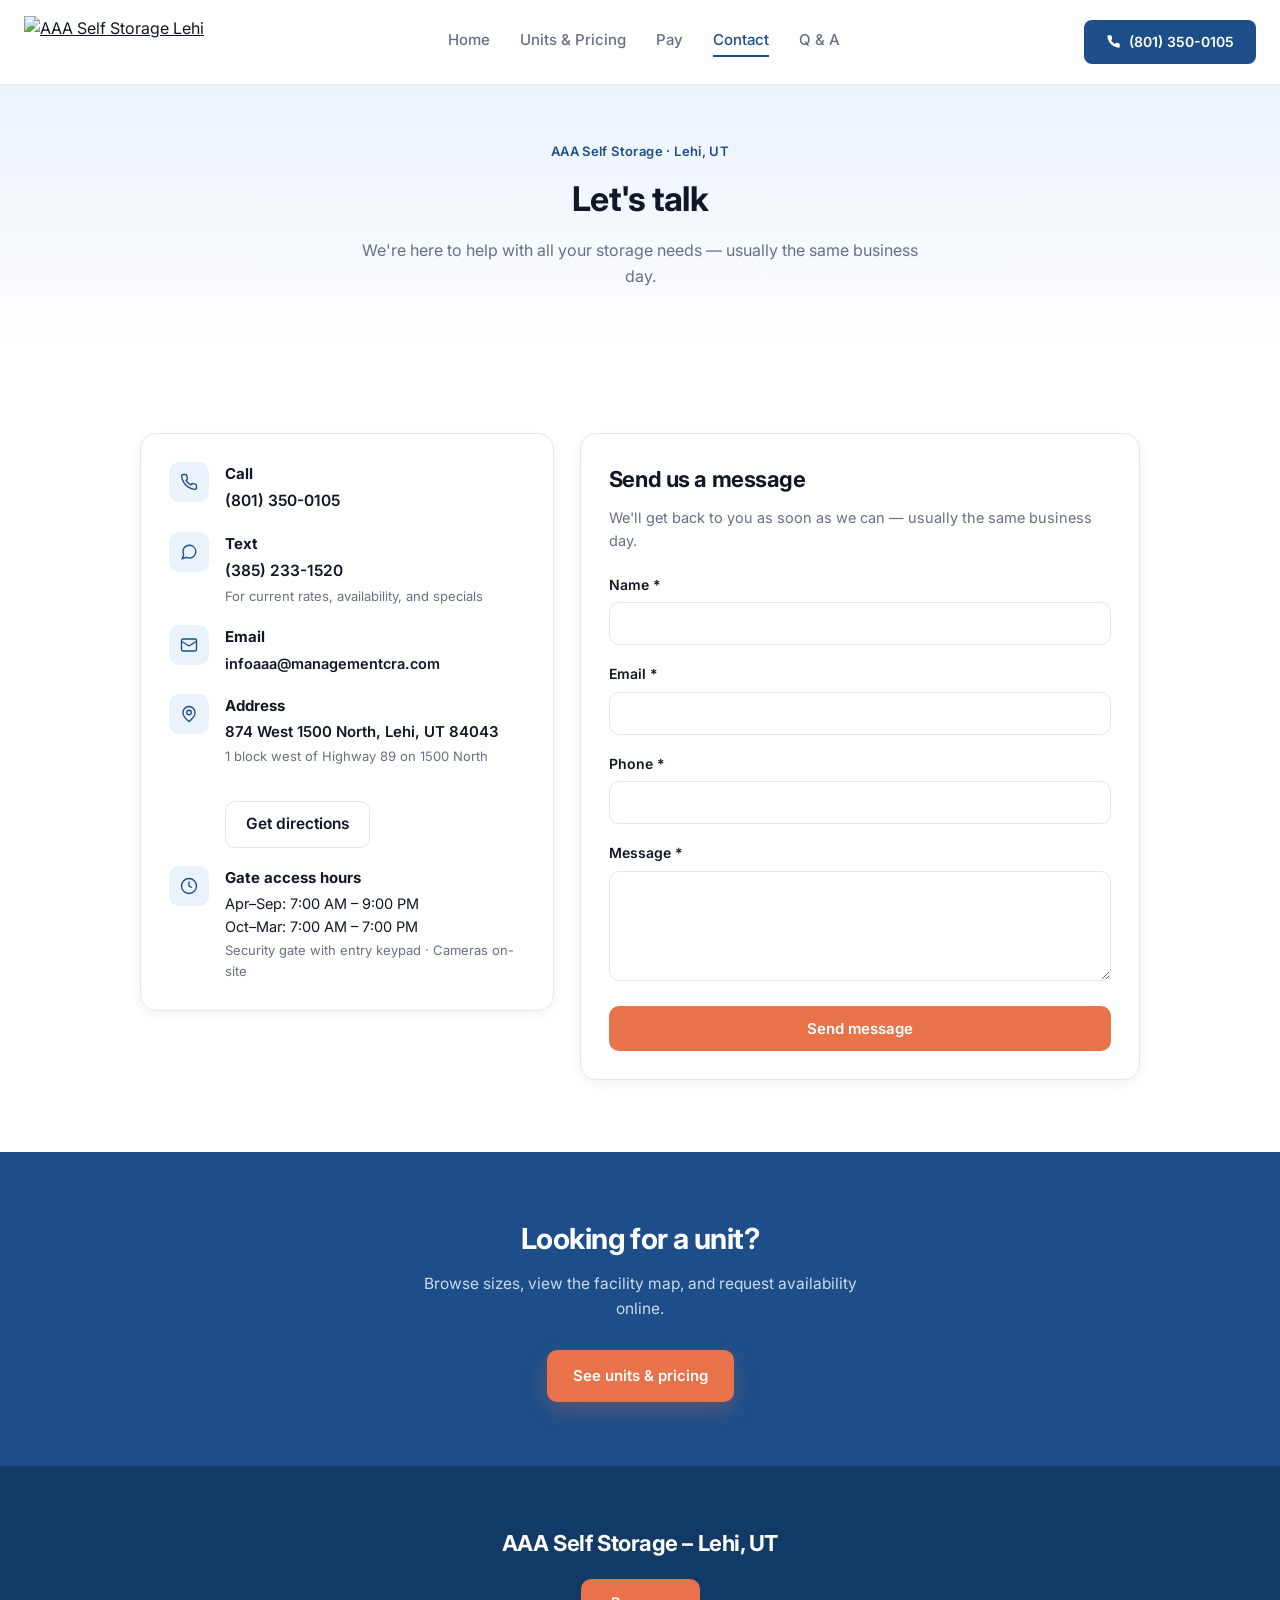
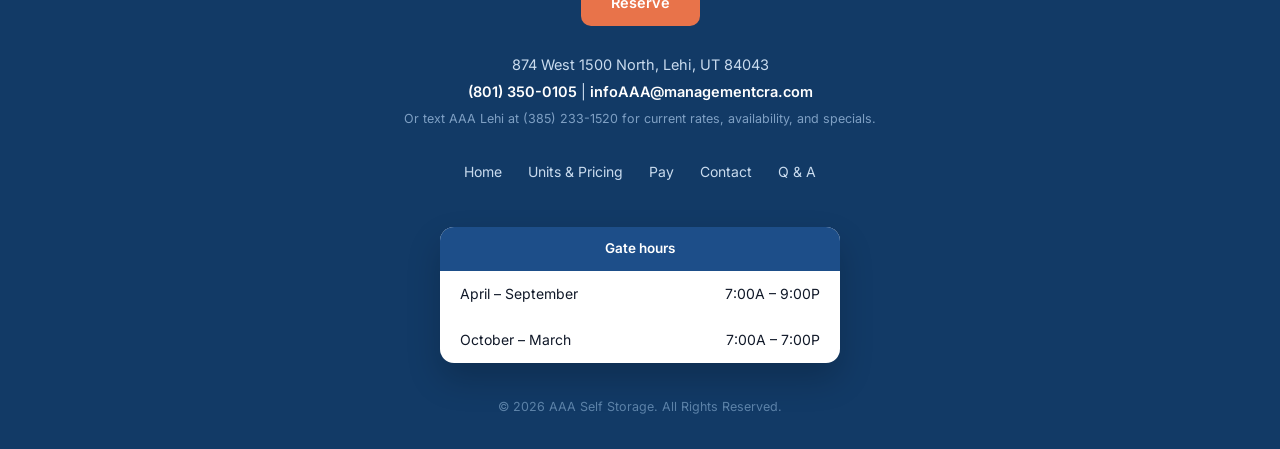
==== contact.html @ 1b12fc0d "Add files via upload" ====
<!DOCTYPE html>
<html lang="en">
<head>
<meta charset="UTF-8">
<meta name="viewport" content="width=device-width, initial-scale=1.0">
<title>Contact | AAA Self Storage – Lehi, UT</title>
<meta name="description" content="Contact AAA Self Storage in Lehi, UT — call, text, email, or send a message. We're here to help with all your storage needs.">
<link rel="preconnect" href="https://fonts.googleapis.com">
<link rel="preconnect" href="https://fonts.gstatic.com" crossorigin>
<link href="https://fonts.googleapis.com/css2?family=Inter:wght@400;500;600;700&display=swap" rel="stylesheet">
<link rel="stylesheet" href="style.css">
</head>
<body>

<header class="site-header">
  <div class="logo"><a href="index.html"><img src="images/logo.png" alt="AAA Self Storage Lehi" class="logo-img"></a></div>
  <nav class="main-nav">
    <a href="index.html">Home</a>
    <a href="storage-units-pricing.html">Units &amp; Pricing</a>
    <a href="pay.html">Pay</a>
    <a href="contact.html" class="active">Contact</a>
    <a href="faq.html">Q &amp; A</a>
  </nav>
  <a class="call-btn" href="tel:+18013500105">
    <svg viewBox="0 0 24 24"><path d="M22 16.92v3a2 2 0 0 1-2.18 2 19.79 19.79 0 0 1-8.63-3.07 19.5 19.5 0 0 1-6-6 19.79 19.79 0 0 1-3.07-8.67A2 2 0 0 1 4.11 2h3a2 2 0 0 1 2 1.72c.127.96.361 1.903.7 2.81a2 2 0 0 1-.45 2.11L8.09 9.91a16 16 0 0 0 6 6l1.27-1.27a2 2 0 0 1 2.11-.45c.907.339 1.85.573 2.81.7A2 2 0 0 1 22 16.92z"/></svg>
    (801) 350-0105
  </a>
</header>

<div class="page-hero">
  <div class="eyebrow">AAA Self Storage · Lehi, UT</div>
  <h1>Let's talk</h1>
  <p>We're here to help with all your storage needs — usually the same business day.</p>
</div>

<section class="section" style="background:var(--cream);">
  <div class="contact-layout">

    <div class="soft-card">
      <div class="contact-info-list">

        <div class="contact-row">
          <div class="icon-circle"><svg viewBox="0 0 24 24"><path d="M22 16.92v3a2 2 0 0 1-2.18 2 19.79 19.79 0 0 1-8.63-3.07 19.5 19.5 0 0 1-6-6 19.79 19.79 0 0 1-3.07-8.67A2 2 0 0 1 4.11 2h3a2 2 0 0 1 2 1.72c.127.96.361 1.903.7 2.81a2 2 0 0 1-.45 2.11L8.09 9.91a16 16 0 0 0 6 6l1.27-1.27a2 2 0 0 1 2.11-.45c.907.339 1.85.573 2.81.7A2 2 0 0 1 22 16.92z"/></svg></div>
          <div>
            <strong>Call</strong>
            <a href="tel:+18013500105">(801) 350-0105</a>
          </div>
        </div>

        <div class="contact-row">
          <div class="icon-circle"><svg viewBox="0 0 24 24"><path d="M21 11.5a8.38 8.38 0 0 1-.9 3.8 8.5 8.5 0 0 1-7.6 4.7 8.38 8.38 0 0 1-3.8-.9L3 21l1.9-5.7a8.38 8.38 0 0 1-.9-3.8 8.5 8.5 0 0 1 4.7-7.6 8.38 8.38 0 0 1 3.8-.9h.5a8.48 8.48 0 0 1 8 8v.5z"/></svg></div>
          <div>
            <strong>Text</strong>
            <a href="sms:+13852331520">(385) 233-1520</a>
            <span class="small">For current rates, availability, and specials</span>
          </div>
        </div>

        <div class="contact-row">
          <div class="icon-circle"><svg viewBox="0 0 24 24"><rect x="2" y="4" width="20" height="16" rx="2"/><path d="m22 7-8.97 5.7a1.94 1.94 0 0 1-2.06 0L2 7"/></svg></div>
          <div>
            <strong>Email</strong>
            <a href="mailto:infoaaa@managementcra.com" style="font-size:14.5px;">infoaaa@managementcra.com</a>
          </div>
        </div>

        <div class="contact-row">
          <div class="icon-circle"><svg viewBox="0 0 24 24"><path d="M20 10c0 6-8 12-8 12s-8-6-8-12a8 8 0 0 1 16 0z"/><circle cx="12" cy="10" r="3"/></svg></div>
          <div>
            <strong>Address</strong>
            <span style="display:block;color:var(--ink);font-weight:600;font-size:15px;">874 West 1500 North, Lehi, UT 84043</span>
            <span class="small">1 block west of Highway 89 on 1500 North</span><br>
            <a class="directions-btn" style="margin-top:8px;" href="https://www.google.com/maps/place/AAA+Self+Storage/@40.4065272,-111.8661196,17z" target="_blank" rel="noopener">Get directions</a>
          </div>
        </div>

        <div class="contact-row">
          <div class="icon-circle"><svg viewBox="0 0 24 24"><circle cx="12" cy="12" r="10"/><polyline points="12 6 12 12 16 14"/></svg></div>
          <div>
            <strong>Gate access hours</strong>
            <span style="display:block;color:var(--ink);font-size:14.5px;">Apr–Sep: 7:00 AM – 9:00 PM</span>
            <span style="display:block;color:var(--ink);font-size:14.5px;">Oct–Mar: 7:00 AM – 7:00 PM</span>
            <span class="small">Security gate with entry keypad · Cameras on-site</span>
          </div>
        </div>

      </div>
    </div>

    <div class="soft-card">
      <h2 style="color:var(--navy);font-size:22px;margin-bottom:8px;">Send us a message</h2>
      <p style="color:var(--gray);font-size:14.5px;margin:0 0 22px;">We'll get back to you as soon as we can — usually the same business day.</p>
      <form name="contact" method="POST" data-netlify="true" netlify-honeypot="bot-field">
        <input type="hidden" name="form-name" value="contact">
        <p style="display:none;"><label>Don't fill this out: <input name="bot-field"></label></p>
        <div class="form-field">
          <label for="name">Name *</label>
          <input type="text" id="name" name="name" required>
        </div>
        <div class="form-field">
          <label for="email">Email *</label>
          <input type="email" id="email" name="email" required>
        </div>
        <div class="form-field">
          <label for="phone">Phone *</label>
          <input type="tel" id="phone" name="phone" required>
        </div>
        <div class="form-field">
          <label for="message">Message *</label>
          <textarea id="message" name="message" required></textarea>
        </div>
        <button type="submit" class="submit-btn" style="width:100%;">Send message</button>
      </form>
    </div>

  </div>
</section>

<section class="cta-band">
  <h2>Looking for a unit?</h2>
  <p>Browse sizes, view the facility map, and request availability online.</p>
  <div class="btn-row" style="justify-content:center;">
    <a href="storage-units-pricing.html" class="btn btn-primary">See units &amp; pricing</a>
  </div>
</section>

<footer>
  <h3>AAA Self Storage – Lehi, UT</h3>
  <a class="footer-reserve" href="storage-units-pricing.html">Reserve</a>
  <div class="addr">
    874 West 1500 North, Lehi, UT 84043<br>
    <a href="tel:+18013500105">(801) 350-0105</a> | <a href="mailto:infoAAA@managementcra.com">infoAAA@managementcra.com</a>
  </div>
  <div class="text-line">Or text AAA Lehi at (385) 233-1520 for current rates, availability, and specials.</div>
  <nav>
    <a href="index.html">Home</a>
    <a href="storage-units-pricing.html">Units &amp; Pricing</a>
    <a href="pay.html">Pay</a>
    <a href="contact.html">Contact</a>
    <a href="faq.html">Q &amp; A</a>
  </nav>
  <div class="hours-sign">
    <div class="head">Gate hours</div>
    <div class="hours-row"><span>April – September</span><span>7:00A – 9:00P</span></div>
    <div class="hours-row"><span>October – March</span><span>7:00A – 7:00P</span></div>
  </div>
  <div class="copyright">© 2026 AAA Self Storage. All Rights Reserved.</div>
</footer>

</body>
</html>
---- style.css ----
:root{
  --blue:#1D4E89;
  --blue-deep:#123A66;
  --blue-light:#EAF2FB;
  --blue-bright:#2E6FC7;
  --accent:#E8734A;
  --accent-dark:#CC5E38;
  --white:#FFFFFF;
  --ink:#101828;
  --gray:#667085;
  --gray-light:#98A2B3;
  --border:#E4E7EC;
  --surface:#F8FAFC;
}
*{box-sizing:border-box;}
html{scroll-behavior:smooth;}
body{
  margin:0;
  font-family:"Inter",sans-serif;
  background:var(--white);
  color:var(--ink);
  line-height:1.6;
}
h1,h2,h3{font-family:"Inter",sans-serif;margin:0;font-weight:700;letter-spacing:-0.02em;}
a{color:inherit;}
img{max-width:100%;display:block;}
.wrap{max-width:1140px;margin:0 auto;padding:0 24px;}
.wrap-narrow{max-width:720px;margin:0 auto;padding:0 24px;}

/* ===== Header ===== */
header.site-header{
  background:var(--white);
  padding:16px 24px;
  display:flex;align-items:center;justify-content:space-between;flex-wrap:wrap;gap:16px;
  position:sticky;top:0;z-index:500;
  border-bottom:1px solid var(--border);
}
.logo{display:flex;align-items:center;}
.logo-img{height:52px;width:auto;display:block;}
nav.main-nav{display:flex;gap:30px;align-items:center;}
nav.main-nav a{
  color:var(--gray);text-decoration:none;font-size:15px;font-weight:500;
  padding-bottom:3px;border-bottom:2px solid transparent;
}
nav.main-nav a.active,nav.main-nav a:hover{border-bottom-color:var(--blue);color:var(--blue);}
.call-btn{
  background:var(--blue);color:#fff;text-decoration:none;padding:11px 22px;
  font-weight:600;font-size:14px;display:inline-flex;align-items:center;gap:8px;
  white-space:nowrap;border-radius:8px;
  transition:background .15s ease;
}
.call-btn:hover{background:var(--blue-deep);}
.call-btn svg{width:15px;height:15px;fill:#fff;}

/* ===== Hero (two-column, flat light background) ===== */
.hero{background:linear-gradient(180deg, var(--blue-light) 0%, #fff 100%);padding:72px 24px;}
.hero-grid{max-width:1140px;margin:0 auto;display:grid;grid-template-columns:1.05fr 0.95fr;gap:56px;align-items:center;}
.hero .kicker{
  display:inline-flex;align-items:center;gap:8px;background:#fff;color:var(--blue);
  font-size:13px;font-weight:600;padding:7px 14px;border-radius:999px;margin-bottom:20px;
  border:1px solid var(--border);
}
.hero .kicker::before{content:"";width:7px;height:7px;border-radius:50%;background:var(--accent);display:block;}
.hero h1{color:var(--ink);font-size:44px;line-height:1.15;font-weight:700;}
.hero h1 .accent-word{color:var(--blue);}
.hero .lede{color:var(--gray);font-size:17px;max-width:480px;margin-top:18px;line-height:1.65;}
.hero .price-row{display:flex;align-items:center;gap:14px;margin-top:26px;}
.hero .price-badge{
  display:inline-flex;flex-direction:column;background:#fff;border:1px solid var(--border);
  border-radius:14px;padding:12px 18px;box-shadow:0 4px 14px rgba(16,24,40,.06);
}
.hero .price-badge .amt{font-weight:700;font-size:24px;color:var(--blue);}
.hero .price-badge .sub{font-size:12px;color:var(--gray-light);}
.btn-row{display:flex;gap:14px;flex-wrap:wrap;margin-top:28px;}
.btn{
  display:inline-block;padding:14px 26px;font-weight:600;font-size:15px;text-decoration:none;
  border-radius:10px;border:none;cursor:pointer;font-family:"Inter",sans-serif;
  transition:transform .12s ease, box-shadow .12s ease, background .12s ease;
}
.btn-primary{background:var(--accent);color:#fff;box-shadow:0 8px 20px rgba(232,115,74,.28);}
.btn-primary:hover{background:var(--accent-dark);}
.btn-outline{background:#fff;color:var(--blue);border:1.5px solid var(--border);}
.btn-outline:hover{border-color:var(--blue);}
.hero-photo{
  border-radius:20px;overflow:hidden;box-shadow:0 20px 50px rgba(16,24,40,.12);
  aspect-ratio:4/3.2;
}
.hero-photo img{width:100%;height:100%;object-fit:cover;}

/* ===== Feature strip (light, minimal) ===== */
.feature-strip{background:var(--surface);border-top:1px solid var(--border);border-bottom:1px solid var(--border);padding:0;}
.feature-strip .wrap{display:flex;flex-wrap:wrap;}
.feature-item{flex:1 1 220px;text-align:center;padding:30px 16px;}
.feature-item .icon-wrap{
  width:44px;height:44px;border-radius:12px;background:var(--blue-light);
  display:flex;align-items:center;justify-content:center;margin:0 auto 12px;
}
.feature-item svg{width:20px;height:20px;stroke:var(--blue);fill:none;stroke-width:1.8;}
.feature-item .ft-title{font-weight:600;color:var(--ink);font-size:14.5px;}
.feature-item .ft-sub{color:var(--gray);font-size:13px;margin-top:3px;}

/* ===== Sections ===== */
.section{padding:72px 24px;}
.section-head{text-align:center;max-width:600px;margin:0 auto 44px;}
.section-head .eyebrow{display:block;font-size:13px;color:var(--blue);font-weight:600;letter-spacing:0.03em;margin-bottom:10px;}
.section-head h2{font-size:30px;color:var(--ink);}
.section-head p{color:var(--gray);font-size:15.5px;margin-top:10px;}

/* ===== Pricing cards (clean, minimal) ===== */
.door-grid{display:grid;grid-template-columns:repeat(5,1fr);gap:18px;}
.door-card{
  background:#fff;border:1px solid var(--border);border-radius:16px;
  overflow:hidden;position:relative;transition:transform .15s ease, box-shadow .15s ease, border-color .15s ease;
  padding:26px 18px;text-align:center;
}
.door-card:hover{transform:translateY(-4px);box-shadow:0 16px 32px rgba(16,24,40,.09);}
.door-card.popular{border-color:var(--blue);box-shadow:0 8px 24px rgba(29,78,137,.12);}
.door-card .icon-wrap{
  width:40px;height:40px;border-radius:10px;background:var(--blue-light);
  display:flex;align-items:center;justify-content:center;margin:0 auto 14px;
}
.door-card.popular .icon-wrap{background:var(--blue);}
.door-card svg{width:18px;height:18px;stroke:var(--blue);fill:none;stroke-width:1.8;}
.door-card.popular svg{stroke:#fff;}
.door-badge{
  font-size:11px;font-weight:600;background:var(--blue);color:#fff;
  padding:3px 10px;border-radius:999px;display:inline-block;margin-bottom:10px;
}
.door-card .size{font-weight:700;font-size:19px;color:var(--ink);}
.door-card .use{color:var(--gray);font-size:12.5px;margin:6px 0;}
.door-card .price{font-weight:700;font-size:22px;color:var(--blue);margin-top:8px;}
.door-card .price span{font-size:12px;font-weight:400;color:var(--gray-light);}
.price-link{text-align:center;margin-top:32px;}
.price-link a{color:var(--blue);font-weight:600;text-decoration:none;font-size:14.5px;}
.price-link a:hover{text-decoration:underline;}

/* ===== Steps ===== */
.steps-strip{background:var(--surface);padding:60px 24px;border-top:1px solid var(--border);}
.steps-grid{display:grid;grid-template-columns:repeat(3,1fr);gap:32px;}
.step{text-align:center;}
.step .num{
  font-weight:700;font-size:15px;color:#fff;background:var(--blue);width:36px;height:36px;
  border-radius:10px;display:flex;align-items:center;justify-content:center;margin:0 auto 16px;
}
.step h3{color:var(--ink);font-size:16px;font-weight:600;}
.step p{color:var(--gray);font-size:13.5px;margin-top:6px;}

/* ===== Testimonial / info strip ===== */
.testi-grid{display:grid;grid-template-columns:1fr 1fr;gap:40px;align-items:center;}
.ticket{
  background:#fff;border:1px solid var(--border);border-radius:16px;padding:30px;
  box-shadow:0 4px 14px rgba(16,24,40,.05);
}
.ticket .stars{color:var(--accent);letter-spacing:2px;margin-bottom:12px;display:block;font-size:15px;}
.ticket p{font-size:16.5px;line-height:1.65;color:var(--ink);margin:0 0 14px;}
.ticket .attr{font-size:13px;color:var(--gray);font-weight:500;}
.info-block strong{color:var(--ink);display:block;font-size:16px;margin-bottom:8px;}
.info-block p{color:var(--gray);font-size:14.5px;margin:0 0 18px;}
.directions-btn{
  display:inline-block;border:1.5px solid var(--border);border-radius:10px;color:var(--blue);
  text-decoration:none;font-size:13.5px;font-weight:600;padding:10px 20px;
}
.directions-btn:hover{border-color:var(--blue);}

/* ===== CTA band (solid blue) ===== */
.cta-band{background:var(--blue);padding:64px 24px;text-align:center;}
.cta-band h2{color:#fff;font-size:29px;}
.cta-band p{color:#C9DBEE;font-size:15.5px;margin-top:10px;max-width:460px;margin-left:auto;margin-right:auto;}
.cta-fine{color:#AFC7E0;font-size:13.5px;margin-top:20px;}
.cta-fine a{color:#fff;text-decoration:underline;}

/* ===== Footer ===== */
footer{background:var(--blue-deep);padding:60px 24px 32px;text-align:center;}
footer h3{color:#fff;font-size:22px;}
.footer-reserve{
  display:inline-block;background:var(--accent);color:#fff;text-decoration:none;padding:12px 30px;
  border-radius:10px;font-weight:600;font-size:14.5px;margin-top:18px;
}
footer .addr{color:#C9DBEE;font-size:14.5px;margin-top:26px;line-height:1.8;}
footer .addr a{color:#fff;text-decoration:none;font-weight:600;}
footer .text-line{color:#7FA0C4;font-size:12.5px;margin-top:4px;}
footer nav{margin-top:32px;display:flex;gap:26px;justify-content:center;flex-wrap:wrap;}
footer nav a{color:#C9DBEE;text-decoration:none;font-size:14px;}
footer nav a:hover{color:#fff;}
.hours-sign{
  max-width:400px;margin:44px auto 0;background:#fff;border-radius:14px;overflow:hidden;
  box-shadow:0 16px 34px rgba(0,0,0,.2);
}
.hours-sign .head{background:var(--blue);color:#fff;font-weight:600;font-size:13.5px;padding:11px;}
.hours-row{display:flex;justify-content:space-between;padding:12px 20px;color:var(--ink);font-size:14px;}
.hours-row:first-of-type{border-bottom:1px solid var(--border);}
.copyright{color:#5C82A8;font-size:12.5px;margin-top:34px;}

/* ===== Page hero (secondary pages) ===== */
.page-hero{background:linear-gradient(180deg, var(--blue-light) 0%, #fff 100%);padding:56px 24px;text-align:center;}
.page-hero .eyebrow{color:var(--blue);font-size:13px;font-weight:600;letter-spacing:0.03em;margin-bottom:10px;}
.page-hero h1{color:var(--ink);font-size:34px;}
.page-hero p{color:var(--gray);font-size:16px;margin-top:12px;max-width:560px;margin-left:auto;margin-right:auto;}

/* ===== Generic soft card ===== */
.soft-card{background:#fff;border:1px solid var(--border);border-radius:16px;box-shadow:0 4px 14px rgba(16,24,40,.05);padding:28px;}

/* ===== Accordion (FAQ) ===== */
.accordion{max-width:760px;margin:0 auto;display:flex;flex-direction:column;gap:10px;}
.accordion-item{background:#fff;border:1px solid var(--border);border-radius:12px;overflow:hidden;}
.accordion-item summary{
  list-style:none;cursor:pointer;padding:19px 22px;display:flex;align-items:center;
  justify-content:space-between;gap:16px;font-weight:600;font-size:15.5px;color:var(--ink);
}
.accordion-item summary::-webkit-details-marker{display:none;}
.accordion-item summary .plus{
  flex:0 0 auto;width:24px;height:24px;border-radius:6px;background:var(--blue-light);
  color:var(--blue);display:flex;align-items:center;justify-content:center;font-size:15px;font-weight:700;
  transition:transform .2s ease;
}
.accordion-item[open] summary .plus{transform:rotate(45deg);}
.accordion-item .accordion-body{padding:0 22px 20px;color:var(--gray);font-size:14.5px;line-height:1.7;}
.accordion-item .accordion-body strong{color:var(--ink);}
.accordion-item .accordion-body a{color:var(--blue);text-decoration:none;font-weight:600;}
.accordion-item .accordion-body ul{margin:10px 0;padding-left:20px;}
.accordion-item .accordion-body li{margin:6px 0;}

/* ===== Two-up step cards (Pay page) ===== */
.step-cards{display:grid;grid-template-columns:1fr 1fr;gap:22px;max-width:880px;margin:0 auto;}
.step-card{background:#fff;border:1px solid var(--border);border-radius:16px;padding:30px;text-align:center;box-shadow:0 4px 14px rgba(16,24,40,.05);}
.step-card .icon-circle{width:50px;height:50px;border-radius:12px;background:var(--blue-light);display:flex;align-items:center;justify-content:center;margin:0 auto 16px;}
.step-card .icon-circle svg{width:22px;height:22px;stroke:var(--blue);fill:none;stroke-width:1.8;}
.step-card h3{color:var(--ink);font-size:18px;margin-bottom:10px;}
.step-card p{color:var(--gray);font-size:14px;line-height:1.65;margin:0 0 20px;}

/* ===== Contact layout ===== */
.contact-layout{display:grid;grid-template-columns:0.85fr 1.15fr;gap:26px;max-width:1000px;margin:0 auto;align-items:start;}
.contact-info-list{display:flex;flex-direction:column;gap:18px;}
.contact-row{display:flex;gap:16px;align-items:flex-start;}
.contact-row .icon-circle{flex:0 0 auto;width:40px;height:40px;border-radius:10px;background:var(--blue-light);display:flex;align-items:center;justify-content:center;}
.contact-row .icon-circle svg{width:18px;height:18px;stroke:var(--blue);fill:none;stroke-width:1.8;}
.contact-row strong{display:block;color:var(--ink);font-size:15px;margin-bottom:2px;}
.contact-row a{color:var(--ink);text-decoration:none;font-weight:600;font-size:15.5px;}
.contact-row .small{color:var(--gray);font-size:13px;display:block;margin-top:2px;}

/* ===== Form elements (shared) ===== */
.form-field{margin-bottom:18px;}
.form-field label{display:block;color:var(--ink);font-size:14px;font-weight:600;margin-bottom:6px;}
.form-field label em{font-style:italic;font-weight:400;font-size:12.5px;display:block;margin-top:4px;color:var(--gray);}
.form-field input, .form-field textarea{
  width:100%;padding:11px 14px;border-radius:10px;border:1.5px solid var(--border);
  font-family:"Inter",sans-serif;font-size:15px;background:#fff;color:var(--ink);
}
.form-field input:focus, .form-field textarea:focus{outline:none;border-color:var(--blue);}
.form-field textarea{min-height:110px;resize:vertical;}
.name-row{display:flex;gap:14px;}
.name-row .form-field{flex:1;}
.submit-btn{
  background:var(--accent);color:#fff;border:none;padding:13px 28px;border-radius:10px;
  font-weight:600;font-size:15px;cursor:pointer;font-family:"Inter",sans-serif;
  transition:background .15s ease;
}
.submit-btn:hover{background:var(--accent-dark);}

/* ===== Map section (Units & Pricing) ===== */
.pricing-hero{background:linear-gradient(180deg, var(--blue-light) 0%, #fff 100%);padding:60px 24px;text-align:center;}
.pricing-hero .inner{max-width:640px;margin:0 auto;}
.pricing-hero .eyebrow{color:var(--blue);font-size:13px;font-weight:600;letter-spacing:0.03em;margin-bottom:12px;}
.pricing-hero h1{color:var(--ink);font-size:34px;}
.pricing-hero p{color:var(--gray);font-size:16px;margin-top:12px;}
.map-intro{text-align:center;max-width:620px;margin:0 auto 30px;}
.map-intro .eyebrow{display:block;color:var(--blue);font-size:13px;font-weight:600;margin-bottom:8px;}
.map-intro h2{color:var(--ink);font-size:28px;}
.map-intro p{color:var(--gray);font-size:15px;margin-top:8px;}
.aaa-map-container{width:100%;max-width:none;margin:0;padding:0 12px;overflow:visible;}
.aaa-map{width:100%;height:auto;display:block;border-radius:16px;border:1px solid var(--border);}
.aaa-bg{fill:#fff;}
.aaa-title{font-family:"Inter",sans-serif;font-weight:700;font-size:20px;fill:var(--ink);}
.aaa-entrance-label{font-family:"Inter",sans-serif;font-size:15px;fill:var(--blue);font-weight:600;}
.aaa-unit{cursor:pointer;}
.aaa-unit rect{fill:var(--blue-light);stroke:var(--blue);stroke-width:1.2;opacity:.6;transition:opacity .15s ease, fill .15s ease;}
.aaa-unit:hover rect{opacity:1;fill:#fff;stroke:var(--accent);stroke-width:2;}
.aaa-unit text{font-family:"Inter",sans-serif;font-weight:600;font-size:15px;pointer-events:none;fill:var(--blue-deep);}

/* Unit modal */
.aaa-modal{position:fixed;inset:0;display:none;z-index:999999;}
.aaa-modal[aria-hidden="false"]{display:block;}
.aaa-modal__backdrop{position:absolute;inset:0;background:rgba(16,24,40,.5);backdrop-filter:blur(3px);}
.aaa-modal__panel{
  position:relative;width:min(680px, calc(100% - 24px));margin:6vh auto;background:#fff;
  border-radius:20px;box-shadow:0 30px 70px rgba(16,24,40,.25);
  max-height:86vh;overflow:hidden;display:flex;flex-direction:column;
}
@media (max-width:720px){.aaa-modal__panel{margin:4vh 12px;}}
.aaa-modal__header{padding:22px 24px 16px;background:var(--blue-light);flex:0 0 auto;position:relative;}
.aaa-modal__kicker{font-size:12px;font-weight:600;letter-spacing:.06em;text-transform:uppercase;color:var(--blue);}
.aaa-modal__title{font-weight:700;font-size:26px;color:var(--ink);margin:6px 0 2px;}
.aaa-modal__sub{font-size:14px;color:var(--gray);}
.aaa-modal__close{
  position:absolute;right:16px;top:16px;width:38px;height:38px;display:grid;place-items:center;padding:0;
  font-size:17px;font-weight:700;border-radius:10px;border:none;background:#fff;color:var(--ink);
  box-shadow:0 4px 12px rgba(0,0,0,.12);cursor:pointer;
}
.aaa-card{padding:20px 24px 24px;overflow-y:auto;font-family:"Inter",sans-serif;}
.aaa-gallery{position:relative;width:100%;height:250px;border-radius:14px;overflow:hidden;background:var(--surface);margin:0 0 16px;}
.aaa-gallery img{position:absolute;inset:0;width:100%;height:100%;object-fit:cover;opacity:0;transition:opacity .45s ease-in-out;}
.aaa-gallery img.is-active{opacity:1;}
.aaa-gbtn{
  position:absolute;top:50%;transform:translateY(-50%);width:40px;height:40px;border-radius:10px;
  background:rgba(16,24,40,.65);color:#fff;display:grid;place-items:center;font-size:20px;cursor:pointer;
}
.aaa-gbtn--prev{left:12px;}
.aaa-gbtn--next{right:12px;}
.aaa-desc{font-size:15px;line-height:1.7;color:var(--ink);}
.aaa-desc p{margin:10px 0;}
.aaa-desc .sqft{color:var(--blue);font-weight:700;font-size:17px;}
.aaa-desc ul{list-style:none;padding-left:0;margin:12px 0;}
.aaa-desc li{margin:7px 0;padding-left:22px;position:relative;}
.aaa-desc li::before{content:"✓";position:absolute;left:0;color:var(--blue);font-weight:700;}
.aaa-card__cta{margin-top:16px;padding-top:14px;border-top:1px solid var(--border);display:flex;justify-content:flex-end;}
.aaa-btn{
  display:inline-flex;align-items:center;justify-content:center;padding:12px 22px;border-radius:10px;
  background:var(--accent);color:#fff !important;text-decoration:none;font-family:"Inter",sans-serif;font-weight:600;
  border:0;cursor:pointer;
}
.aaa-btn:hover{background:var(--accent-dark);}
@media (max-width:720px){.aaa-card__cta{justify-content:stretch;}.aaa-btn{width:100%;}}
.avail-sizes label{display:flex;align-items:center;gap:8px;font-weight:400;font-size:14px;margin-bottom:8px;color:var(--ink);}

@media (max-width:900px){
  .hero-grid{grid-template-columns:1fr;}
  .hero-photo{order:-1;}
  .hero h1{font-size:32px;}
  .door-grid{grid-template-columns:repeat(2,1fr);}
  .steps-grid{grid-template-columns:1fr;}
  .testi-grid{grid-template-columns:1fr;}
  .step-cards{grid-template-columns:1fr;}
  .contact-layout{grid-template-columns:1fr;}
  nav.main-nav{order:3;width:100%;justify-content:center;gap:16px;flex-wrap:wrap;}
}
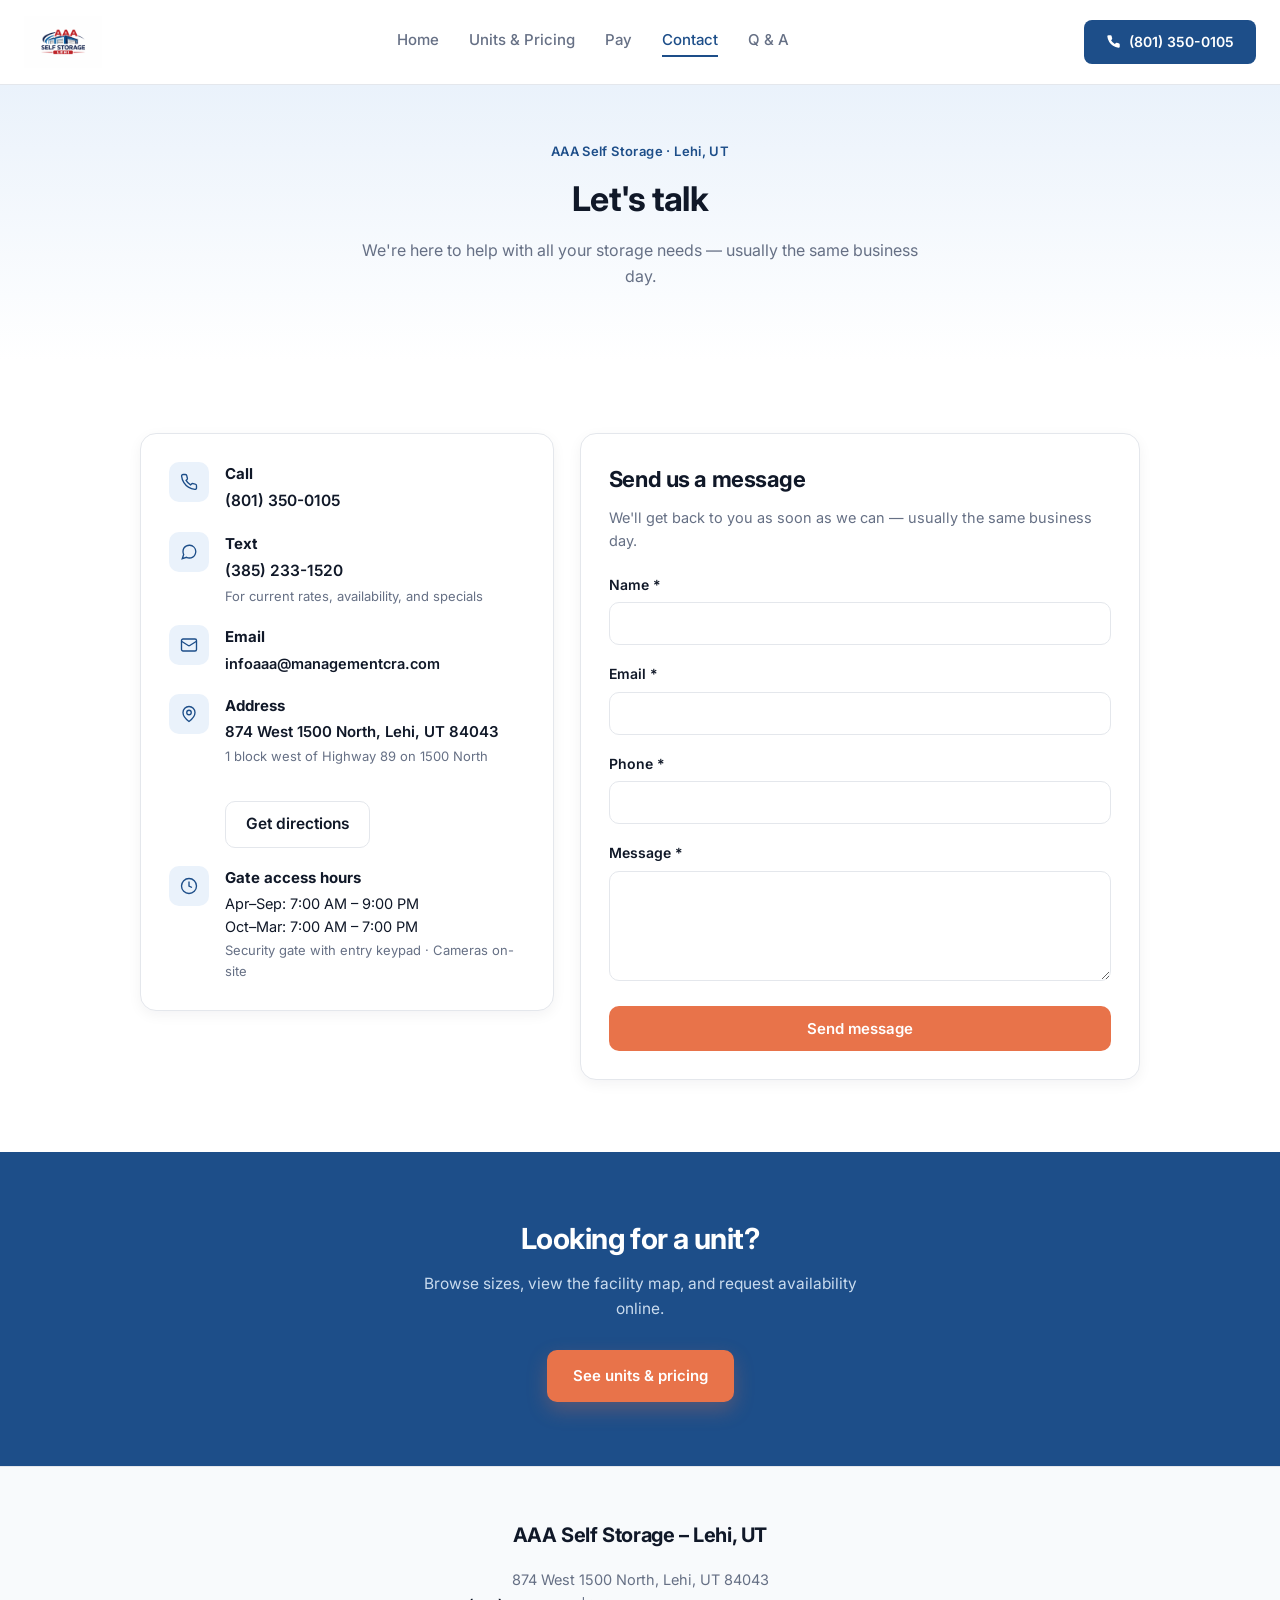
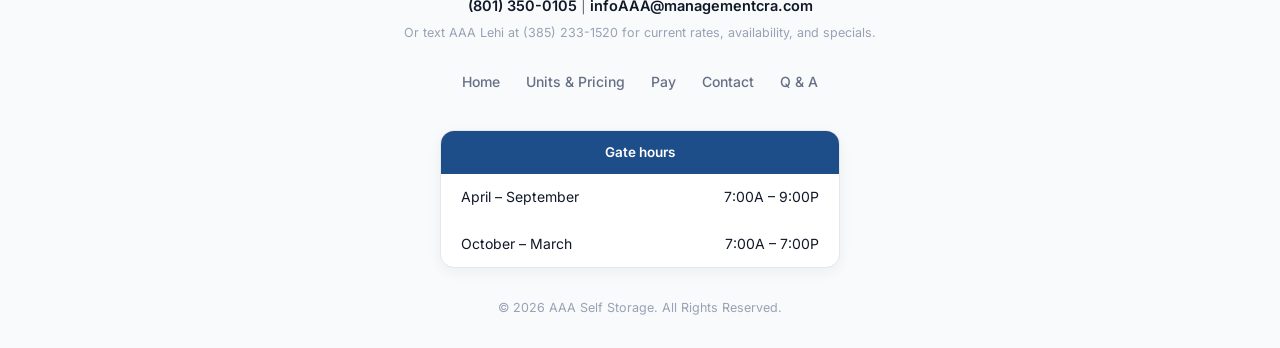
==== commit ca8914f6: "Add files via upload" ====
--- a/contact.html
+++ b/contact.html
@@ -126,7 +126,6 @@
 
 <footer>
   <h3>AAA Self Storage – Lehi, UT</h3>
-  <a class="footer-reserve" href="storage-units-pricing.html">Reserve</a>
   <div class="addr">
     874 West 1500 North, Lehi, UT 84043<br>
     <a href="tel:+18013500105">(801) 350-0105</a> | <a href="mailto:infoAAA@managementcra.com">infoAAA@managementcra.com</a>
--- a/style.css
+++ b/style.css
@@ -134,6 +134,19 @@
 .price-link a{color:var(--blue);font-weight:600;text-decoration:none;font-size:14.5px;}
 .price-link a:hover{text-decoration:underline;}
 
+/* Hover-reveal description on size cards */
+.door-hover{
+  position:absolute;inset:0;background:var(--blue);color:#fff;
+  display:flex;flex-direction:column;justify-content:center;align-items:center;
+  padding:24px 18px;opacity:0;transform:translateY(10px);
+  transition:opacity .2s ease, transform .2s ease;pointer-events:none;text-align:center;
+}
+.door-card:hover .door-hover, .door-card.revealed .door-hover{opacity:1;transform:translateY(0);}
+.door-hover .size{color:#fff;font-size:16px;margin-bottom:8px;}
+.door-hover p{font-size:13px;line-height:1.6;margin:0;color:#DCE9F7;}
+.door-hover .price{color:#fff;margin-top:12px;}
+.door-hover .price span{color:#B9D3EC;}
+
 /* ===== Steps ===== */
 .steps-strip{background:var(--surface);padding:60px 24px;border-top:1px solid var(--border);}
 .steps-grid{display:grid;grid-template-columns:repeat(3,1fr);gap:32px;}
@@ -169,27 +182,23 @@
 .cta-fine{color:#AFC7E0;font-size:13.5px;margin-top:20px;}
 .cta-fine a{color:#fff;text-decoration:underline;}
 
-/* ===== Footer ===== */
-footer{background:var(--blue-deep);padding:60px 24px 32px;text-align:center;}
-footer h3{color:#fff;font-size:22px;}
-.footer-reserve{
-  display:inline-block;background:var(--accent);color:#fff;text-decoration:none;padding:12px 30px;
-  border-radius:10px;font-weight:600;font-size:14.5px;margin-top:18px;
-}
-footer .addr{color:#C9DBEE;font-size:14.5px;margin-top:26px;line-height:1.8;}
-footer .addr a{color:#fff;text-decoration:none;font-weight:600;}
-footer .text-line{color:#7FA0C4;font-size:12.5px;margin-top:4px;}
-footer nav{margin-top:32px;display:flex;gap:26px;justify-content:center;flex-wrap:wrap;}
-footer nav a{color:#C9DBEE;text-decoration:none;font-size:14px;}
-footer nav a:hover{color:#fff;}
+/* ===== Footer (light, to break up stacked navy blocks) ===== */
+footer{background:var(--surface);padding:52px 24px 30px;text-align:center;border-top:1px solid var(--border);}
+footer h3{color:var(--ink);font-size:20px;font-weight:700;}
+footer .addr{color:var(--gray);font-size:14.5px;margin-top:16px;line-height:1.8;}
+footer .addr a{color:var(--ink);text-decoration:none;font-weight:600;}
+footer .text-line{color:var(--gray-light);font-size:12.5px;margin-top:4px;}
+footer nav{margin-top:28px;display:flex;gap:26px;justify-content:center;flex-wrap:wrap;}
+footer nav a{color:var(--gray);text-decoration:none;font-size:14px;font-weight:500;}
+footer nav a:hover{color:var(--blue);}
 .hours-sign{
-  max-width:400px;margin:44px auto 0;background:#fff;border-radius:14px;overflow:hidden;
-  box-shadow:0 16px 34px rgba(0,0,0,.2);
+  max-width:400px;margin:36px auto 0;background:#fff;border-radius:14px;overflow:hidden;
+  border:1px solid var(--border);box-shadow:0 4px 14px rgba(16,24,40,.05);
 }
 .hours-sign .head{background:var(--blue);color:#fff;font-weight:600;font-size:13.5px;padding:11px;}
 .hours-row{display:flex;justify-content:space-between;padding:12px 20px;color:var(--ink);font-size:14px;}
 .hours-row:first-of-type{border-bottom:1px solid var(--border);}
-.copyright{color:#5C82A8;font-size:12.5px;margin-top:34px;}
+.copyright{color:var(--gray-light);font-size:12.5px;margin-top:30px;}
 
 /* ===== Page hero (secondary pages) ===== */
 .page-hero{background:linear-gradient(180deg, var(--blue-light) 0%, #fff 100%);padding:56px 24px;text-align:center;}
@@ -256,6 +265,29 @@
   transition:background .15s ease;
 }
 .submit-btn:hover{background:var(--accent-dark);}
+
+/* Chip-style checkbox group (unit sizes) */
+.chip-group{display:flex;flex-wrap:wrap;gap:10px;}
+.chip-group input[type="checkbox"]{position:absolute;opacity:0;width:0;height:0;}
+.chip-group label{
+  display:inline-flex;align-items:center;gap:6px;padding:9px 18px;border:1.5px solid var(--border);
+  border-radius:999px;font-size:13.5px;font-weight:600;color:var(--gray);cursor:pointer;
+  transition:all .15s ease;margin:0;
+}
+.chip-group input[type="checkbox"]:checked + label{
+  background:var(--blue);border-color:var(--blue);color:#fff;
+}
+.chip-group input[type="checkbox"]:focus-visible + label{outline:2px solid var(--blue);outline-offset:2px;}
+
+/* Styled file upload dropzone */
+.file-drop{
+  border:1.5px dashed var(--border);border-radius:12px;padding:22px;text-align:center;
+  color:var(--gray);font-size:13.5px;cursor:pointer;position:relative;transition:border-color .15s ease, background .15s ease;
+}
+.file-drop:hover{border-color:var(--blue);background:var(--blue-light);}
+.file-drop input[type="file"]{position:absolute;inset:0;opacity:0;cursor:pointer;width:100%;height:100%;}
+.file-drop svg{width:22px;height:22px;stroke:var(--blue);fill:none;stroke-width:1.8;margin:0 auto 8px;display:block;}
+.file-drop .file-name{color:var(--ink);font-weight:600;margin-top:4px;}
 
 /* ===== Map section (Units & Pricing) ===== */
 .pricing-hero{background:linear-gradient(180deg, var(--blue-light) 0%, #fff 100%);padding:60px 24px;text-align:center;}
@@ -267,7 +299,7 @@
 .map-intro .eyebrow{display:block;color:var(--blue);font-size:13px;font-weight:600;margin-bottom:8px;}
 .map-intro h2{color:var(--ink);font-size:28px;}
 .map-intro p{color:var(--gray);font-size:15px;margin-top:8px;}
-.aaa-map-container{width:100%;max-width:none;margin:0;padding:0 12px;overflow:visible;}
+.aaa-map-container{max-width:820px;margin:0 auto;padding:0 12px;overflow:visible;}
 .aaa-map{width:100%;height:auto;display:block;border-radius:16px;border:1px solid var(--border);}
 .aaa-bg{fill:#fff;}
 .aaa-title{font-family:"Inter",sans-serif;font-weight:700;font-size:20px;fill:var(--ink);}
@@ -287,7 +319,12 @@
   max-height:86vh;overflow:hidden;display:flex;flex-direction:column;
 }
 @media (max-width:720px){.aaa-modal__panel{margin:4vh 12px;}}
-.aaa-modal__header{padding:22px 24px 16px;background:var(--blue-light);flex:0 0 auto;position:relative;}
+.aaa-modal__header{padding:26px 24px 18px;background:var(--blue-light);flex:0 0 auto;position:relative;}
+.aaa-modal__icon{
+  width:44px;height:44px;border-radius:12px;background:var(--blue);display:flex;align-items:center;
+  justify-content:center;margin-bottom:12px;
+}
+.aaa-modal__icon svg{width:20px;height:20px;stroke:#fff;fill:none;stroke-width:1.8;}
 .aaa-modal__kicker{font-size:12px;font-weight:600;letter-spacing:.06em;text-transform:uppercase;color:var(--blue);}
 .aaa-modal__title{font-weight:700;font-size:26px;color:var(--ink);margin:6px 0 2px;}
 .aaa-modal__sub{font-size:14px;color:var(--gray);}
@@ -320,8 +357,6 @@
 }
 .aaa-btn:hover{background:var(--accent-dark);}
 @media (max-width:720px){.aaa-card__cta{justify-content:stretch;}.aaa-btn{width:100%;}}
-.avail-sizes label{display:flex;align-items:center;gap:8px;font-weight:400;font-size:14px;margin-bottom:8px;color:var(--ink);}
-
 @media (max-width:900px){
   .hero-grid{grid-template-columns:1fr;}
   .hero-photo{order:-1;}
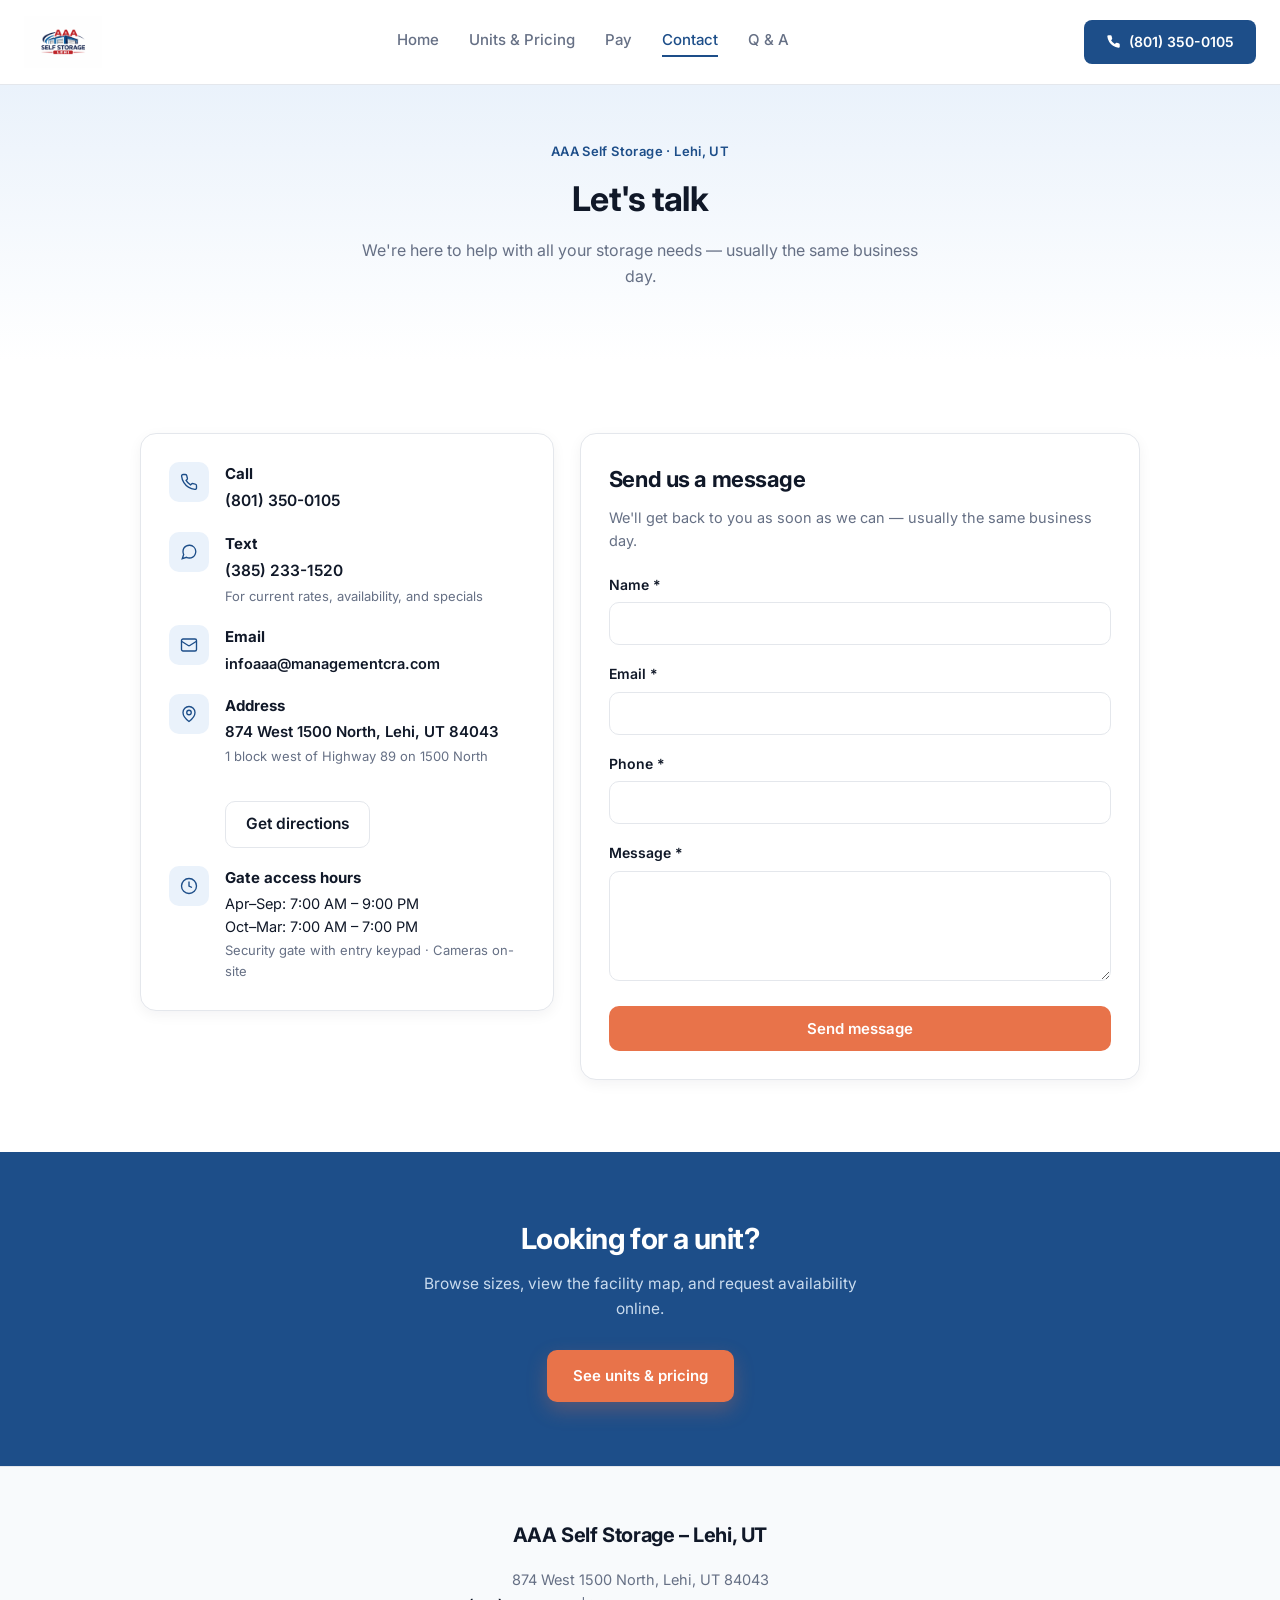
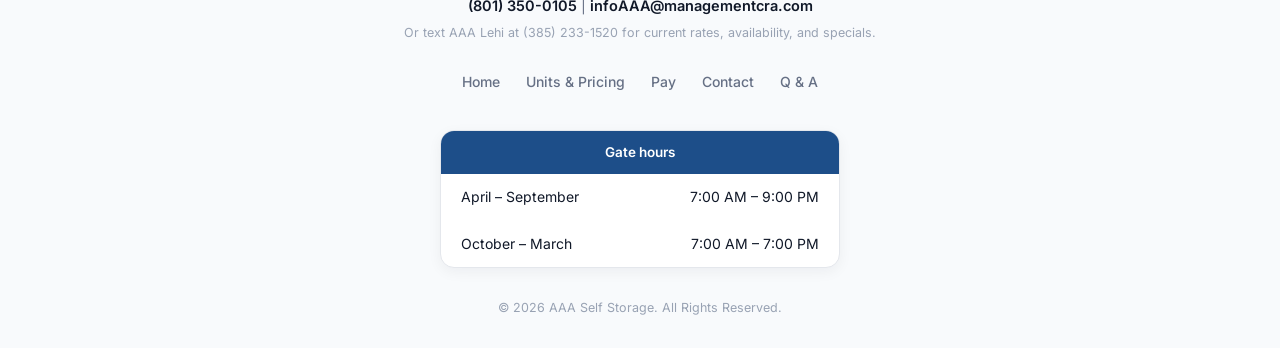
==== commit c9db0c18: "Add files via upload" ====
--- a/contact.html
+++ b/contact.html
@@ -140,8 +140,8 @@
   </nav>
   <div class="hours-sign">
     <div class="head">Gate hours</div>
-    <div class="hours-row"><span>April – September</span><span>7:00A – 9:00P</span></div>
-    <div class="hours-row"><span>October – March</span><span>7:00A – 7:00P</span></div>
+    <div class="hours-row"><span>April – September</span><span>7:00 AM – 9:00 PM</span></div>
+    <div class="hours-row"><span>October – March</span><span>7:00 AM – 7:00 PM</span></div>
   </div>
   <div class="copyright">© 2026 AAA Self Storage. All Rights Reserved.</div>
 </footer>
--- a/style.css
+++ b/style.css
@@ -142,8 +142,9 @@
   transition:opacity .2s ease, transform .2s ease;pointer-events:none;text-align:center;
 }
 .door-card:hover .door-hover, .door-card.revealed .door-hover{opacity:1;transform:translateY(0);}
-.door-hover .size{color:#fff;font-size:16px;margin-bottom:8px;}
-.door-hover p{font-size:13px;line-height:1.6;margin:0;color:#DCE9F7;}
+.door-hover .size{color:#fff;font-size:15px;margin-bottom:10px;}
+.door-hover .sub{font-weight:700;font-size:14.5px;margin-bottom:6px;color:#fff;}
+.door-hover p{font-size:12.5px;line-height:1.55;margin:0;color:#DCE9F7;}
 .door-hover .price{color:#fff;margin-top:12px;}
 .door-hover .price span{color:#B9D3EC;}
 
@@ -299,7 +300,7 @@
 .map-intro .eyebrow{display:block;color:var(--blue);font-size:13px;font-weight:600;margin-bottom:8px;}
 .map-intro h2{color:var(--ink);font-size:28px;}
 .map-intro p{color:var(--gray);font-size:15px;margin-top:8px;}
-.aaa-map-container{max-width:820px;margin:0 auto;padding:0 12px;overflow:visible;}
+.aaa-map-container{max-width:1140px;margin:0 auto;padding:0 24px;overflow:visible;}
 .aaa-map{width:100%;height:auto;display:block;border-radius:16px;border:1px solid var(--border);}
 .aaa-bg{fill:#fff;}
 .aaa-title{font-family:"Inter",sans-serif;font-weight:700;font-size:20px;fill:var(--ink);}
